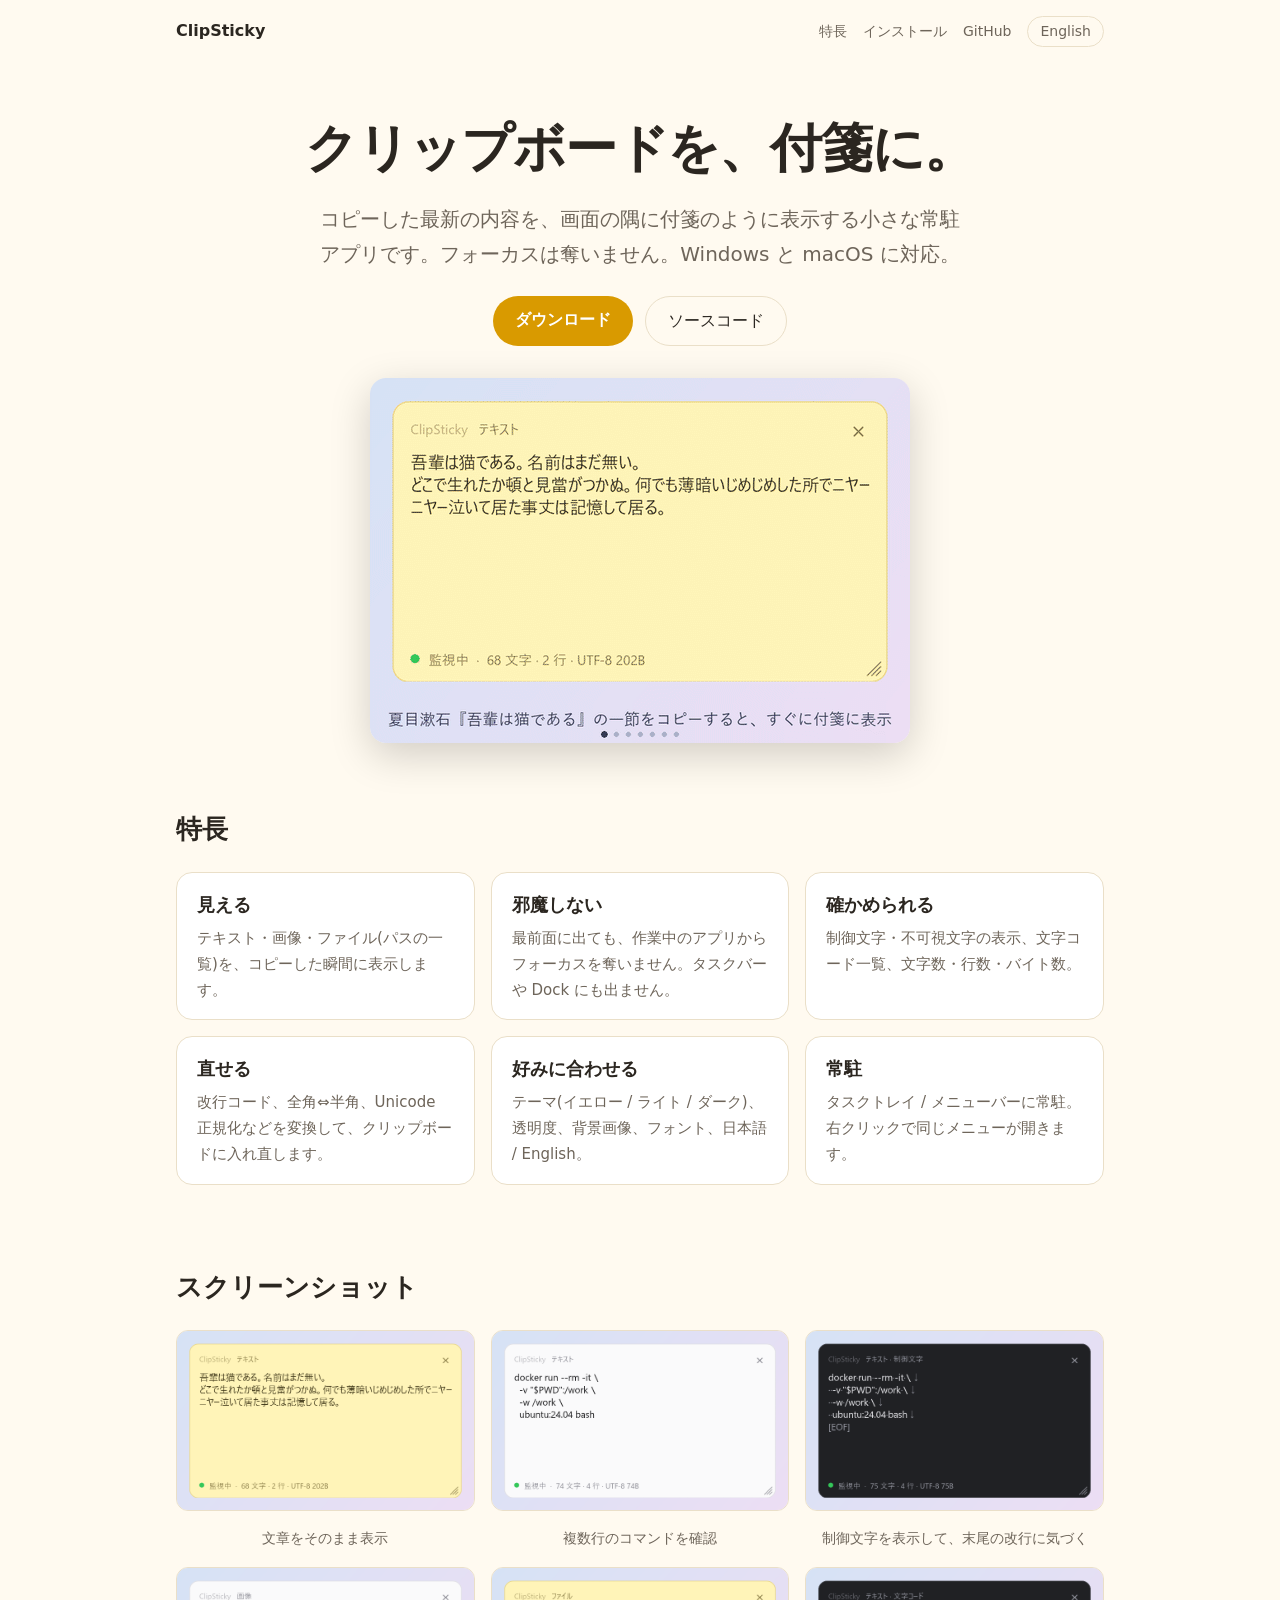
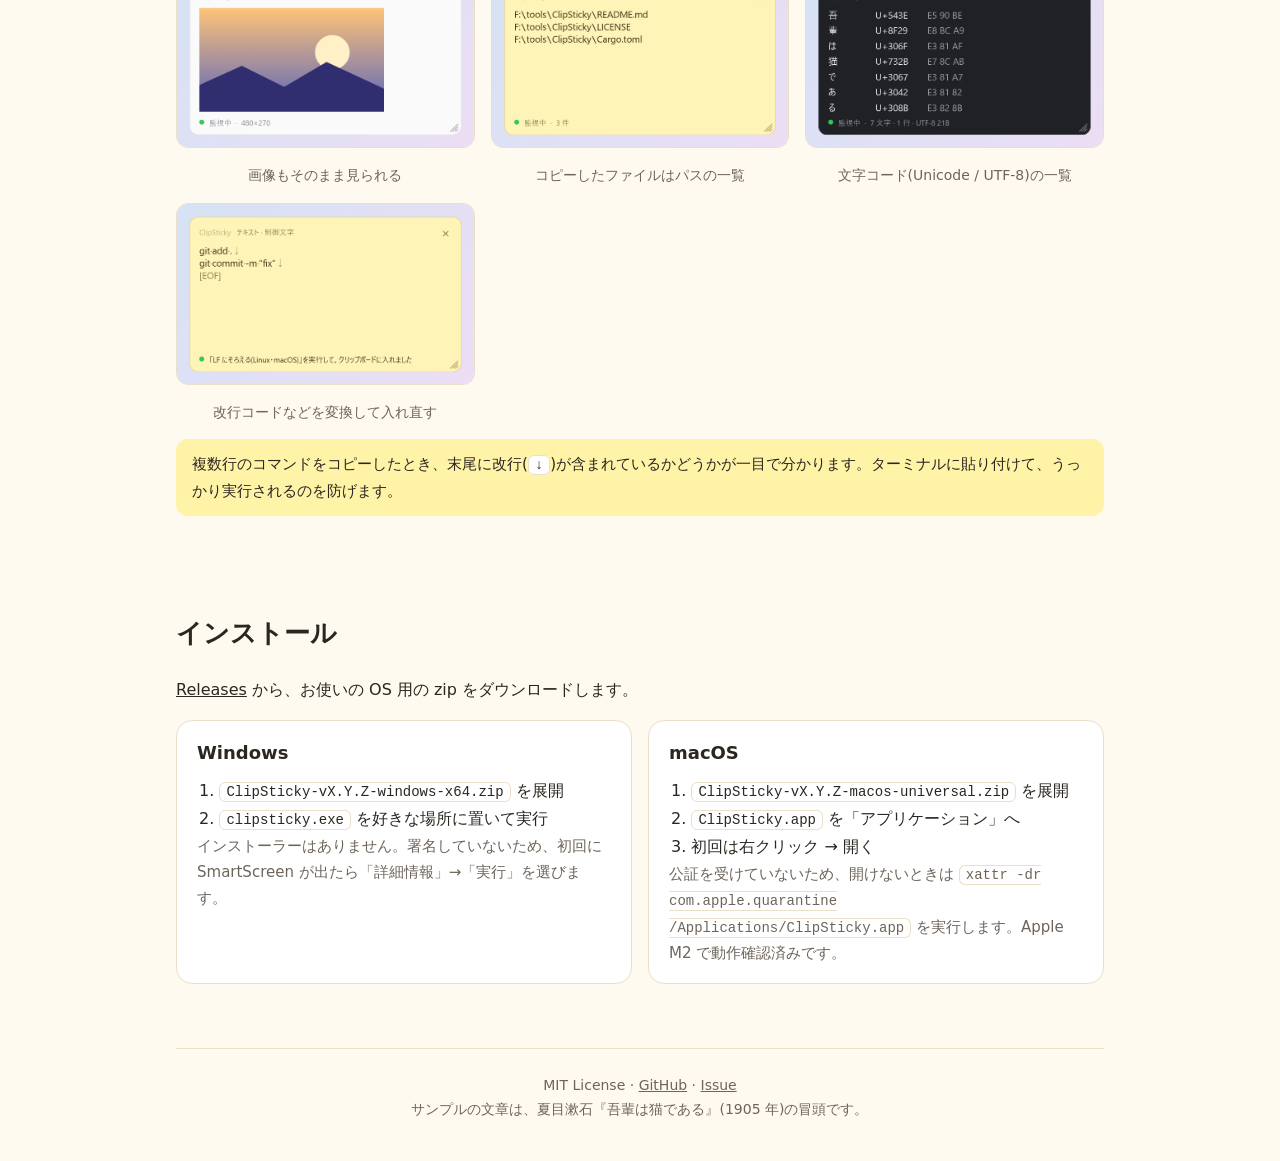
==== docs/index.html @ 487d05ed "GitHub Pages の紹介ページ(日本語 / English)を追加する docs/index.html(日本語)、docs/en/index.html(English)、docs/site.c" ====
<!doctype html>
<html lang="ja">
<head>
<meta charset="utf-8">
<meta name="viewport" content="width=device-width, initial-scale=1">
<title>ClipSticky - クリップボードを付箋のように表示</title>
<meta name="description" content="クリップボードの最新の内容を、画面の隅に付箋のように表示する小さな常駐アプリ。Windows / macOS 対応、MIT ライセンス。">
<meta property="og:title" content="ClipSticky">
<meta property="og:description" content="クリップボードの最新の内容を、画面の隅に付箋のように表示する小さな常駐アプリ。">
<meta property="og:image" content="https://equinox79.github.io/ClipSticky/images/scene-3.png">
<link rel="alternate" hreflang="en" href="https://equinox79.github.io/ClipSticky/en/">
<link rel="stylesheet" href="site.css">
</head>
<body>
<div class="wrap">
  <header class="top">
    <span>ClipSticky</span>
    <nav>
      <a href="#features">特長</a>
      <a href="#install">インストール</a>
      <a href="https://github.com/equinox79/ClipSticky">GitHub</a>
      <a class="lang" href="en/" hreflang="en">English</a>
    </nav>
  </header>

  <div class="hero">
    <h1>クリップボードを、付箋に。</h1>
    <p class="lead">コピーした最新の内容を、画面の隅に付箋のように表示する小さな常駐アプリです。フォーカスは奪いません。Windows と macOS に対応。</p>
    <div class="buttons">
      <a class="btn" href="https://github.com/equinox79/ClipSticky/releases/latest">ダウンロード</a>
      <a class="btn sub" href="https://github.com/equinox79/ClipSticky">ソースコード</a>
    </div>
    <img class="demo" src="images/demo.gif" alt="ClipSticky の動作: 文章・複数行のコマンド・画像・ファイル・文字コード・テキストの変換を付箋に表示">
  </div>

  <section id="features">
    <h2>特長</h2>
    <div class="features">
      <div class="card"><h3>見える</h3><p>テキスト・画像・ファイル(パスの一覧)を、コピーした瞬間に表示します。</p></div>
      <div class="card"><h3>邪魔しない</h3><p>最前面に出ても、作業中のアプリからフォーカスを奪いません。タスクバーや Dock にも出ません。</p></div>
      <div class="card"><h3>確かめられる</h3><p>制御文字・不可視文字の表示、文字コード一覧、文字数・行数・バイト数。</p></div>
      <div class="card"><h3>直せる</h3><p>改行コード、全角⇔半角、Unicode 正規化などを変換して、クリップボードに入れ直します。</p></div>
      <div class="card"><h3>好みに合わせる</h3><p>テーマ(イエロー / ライト / ダーク)、透明度、背景画像、フォント、日本語 / English。</p></div>
      <div class="card"><h3>常駐</h3><p>タスクトレイ / メニューバーに常駐。右クリックで同じメニューが開きます。</p></div>
    </div>
  </section>

  <section id="shots">
    <h2>スクリーンショット</h2>
    <div class="shots">
      <figure><img src="images/scene-1.png" alt="文章" loading="lazy"><figcaption>文章をそのまま表示</figcaption></figure>
      <figure><img src="images/scene-2.png" alt="複数行のコマンド" loading="lazy"><figcaption>複数行のコマンドを確認</figcaption></figure>
      <figure><img src="images/scene-3.png" alt="制御文字の表示" loading="lazy"><figcaption>制御文字を表示して、末尾の改行に気づく</figcaption></figure>
      <figure><img src="images/scene-4.png" alt="画像" loading="lazy"><figcaption>画像もそのまま見られる</figcaption></figure>
      <figure><img src="images/scene-5.png" alt="ファイルの一覧" loading="lazy"><figcaption>コピーしたファイルはパスの一覧</figcaption></figure>
      <figure><img src="images/scene-6.png" alt="文字コード一覧" loading="lazy"><figcaption>文字コード(Unicode / UTF-8)の一覧</figcaption></figure>
      <figure><img src="images/scene-7.png" alt="改行コードの変換" loading="lazy"><figcaption>改行コードなどを変換して入れ直す</figcaption></figure>
    </div>
    <p class="note">複数行のコマンドをコピーしたとき、末尾に改行(<code>↓</code>)が含まれているかどうかが一目で分かります。ターミナルに貼り付けて、うっかり実行されるのを防げます。</p>
  </section>

  <section id="install">
    <h2>インストール</h2>
    <p><a href="https://github.com/equinox79/ClipSticky/releases/latest">Releases</a> から、お使いの OS 用の zip をダウンロードします。</p>
    <div class="cols">
      <div class="card">
        <h3>Windows</h3>
        <ol>
          <li><code>ClipSticky-vX.Y.Z-windows-x64.zip</code> を展開</li>
          <li><code>clipsticky.exe</code> を好きな場所に置いて実行</li>
        </ol>
        <p>インストーラーはありません。署名していないため、初回に SmartScreen が出たら「詳細情報」→「実行」を選びます。</p>
      </div>
      <div class="card">
        <h3>macOS</h3>
        <ol>
          <li><code>ClipSticky-vX.Y.Z-macos-universal.zip</code> を展開</li>
          <li><code>ClipSticky.app</code> を「アプリケーション」へ</li>
          <li>初回は右クリック → 開く</li>
        </ol>
        <p>公証を受けていないため、開けないときは <code>xattr -dr com.apple.quarantine /Applications/ClipSticky.app</code> を実行します。Apple M2 で動作確認済みです。</p>
      </div>
    </div>
  </section>

  <footer>
    MIT License · <a href="https://github.com/equinox79/ClipSticky">GitHub</a> · <a href="https://github.com/equinox79/ClipSticky/issues">Issue</a><br>
    サンプルの文章は、夏目漱石『吾輩は猫である』(1905 年)の冒頭です。
  </footer>
</div>
</body>
</html>
---- docs/site.css ----
:root {
  --bg: #fffaf0;
  --fg: #2b2620;
  --muted: #6e655a;
  --card: #ffffff;
  --line: #eadfc8;
  --accent: #d99a00;
  --accent-fg: #ffffff;
  --note: #fff3a8;
}
@media (prefers-color-scheme: dark) {
  :root {
    --bg: #1c1a17;
    --fg: #efe9dc;
    --muted: #a39a8b;
    --card: #26231f;
    --line: #3a352e;
    --accent: #f0b429;
    --accent-fg: #1c1a17;
    --note: #3a3418;
  }
}
* { box-sizing: border-box; }
html { scroll-behavior: smooth; }
body {
  margin: 0;
  background: var(--bg);
  color: var(--fg);
  font: 16px/1.75 system-ui, -apple-system, "Segoe UI", "Hiragino Sans", "Yu Gothic UI", sans-serif;
}
a { color: inherit; }
.wrap { max-width: 960px; margin: 0 auto; padding: 0 16px; }
header.top {
  display: flex; justify-content: space-between; align-items: center;
  padding: 16px 0; font-weight: 700;
}
header.top nav { display: flex; gap: 16px; align-items: center; font-weight: 400; font-size: 14px; }
header.top nav a { text-decoration: none; color: var(--muted); }
header.top nav a:hover { color: var(--fg); }
.lang { border: 1px solid var(--line); border-radius: 999px; padding: 2px 12px; }
.hero { text-align: center; padding: 40px 0 24px; }
.hero h1 { font-size: clamp(32px, 7vw, 52px); margin: 0 0 8px; letter-spacing: -0.02em; }
.hero p.lead { font-size: clamp(16px, 2.6vw, 20px); color: var(--muted); margin: 0 auto 24px; max-width: 640px; }
.buttons { display: flex; gap: 12px; justify-content: center; flex-wrap: wrap; margin-bottom: 32px; }
.btn {
  display: inline-block; padding: 10px 22px; border-radius: 999px; text-decoration: none;
  background: var(--accent); color: var(--accent-fg); font-weight: 700;
}
.btn.sub { background: transparent; color: var(--fg); border: 1px solid var(--line); font-weight: 400; }
.demo { display: block; margin: 0 auto; width: min(100%, 540px); height: auto; border-radius: 16px; box-shadow: 0 12px 40px rgba(0, 0, 0, 0.18); }
section { padding: 40px 0; }
section h2 { font-size: 26px; margin: 0 0 20px; }
.features { display: grid; grid-template-columns: repeat(auto-fit, minmax(260px, 1fr)); gap: 16px; }
.card { background: var(--card); border: 1px solid var(--line); border-radius: 16px; padding: 16px 20px; }
.card h3 { margin: 0 0 4px; font-size: 18px; }
.card p { margin: 0; color: var(--muted); font-size: 15px; }
.shots { display: grid; grid-template-columns: repeat(auto-fit, minmax(260px, 1fr)); gap: 16px; }
.shots figure { margin: 0; text-align: center; }
.shots img { width: 100%; height: auto; border-radius: 12px; border: 1px solid var(--line); }
.shots figcaption { font-size: 14px; color: var(--muted); margin-top: 6px; }
.note { background: var(--note); border-radius: 12px; padding: 12px 16px; font-size: 15px; }
code, pre { font-family: ui-monospace, "SFMono-Regular", Consolas, monospace; font-size: 14px; }
code { background: var(--card); border: 1px solid var(--line); border-radius: 6px; padding: 1px 6px; }
pre { background: var(--card); border: 1px solid var(--line); border-radius: 12px; padding: 12px 16px; overflow-x: auto; }
pre code { border: 0; padding: 0; background: none; }
.cols { display: grid; grid-template-columns: repeat(auto-fit, minmax(280px, 1fr)); gap: 16px; }
ol { padding-left: 1.4em; margin: 8px 0 0; }
footer { border-top: 1px solid var(--line); margin-top: 24px; padding: 24px 0 40px; color: var(--muted); font-size: 14px; text-align: center; }
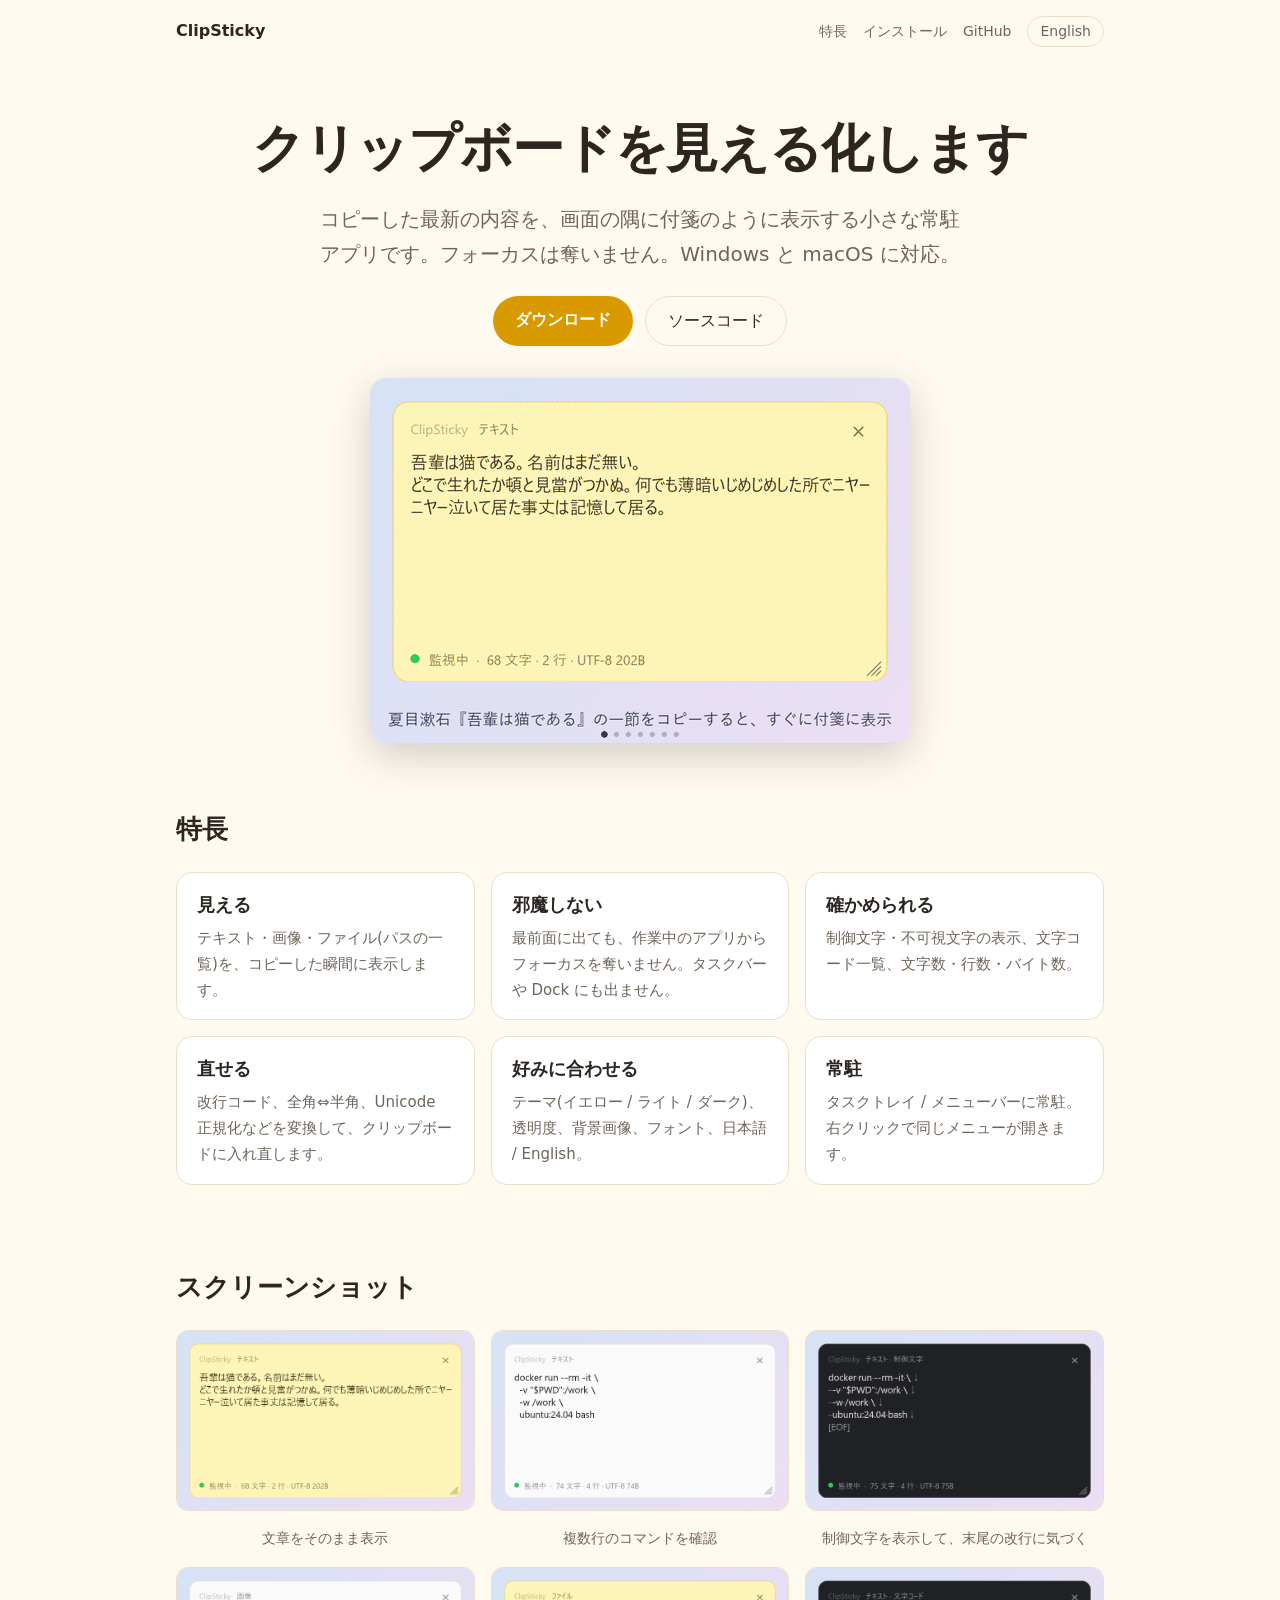
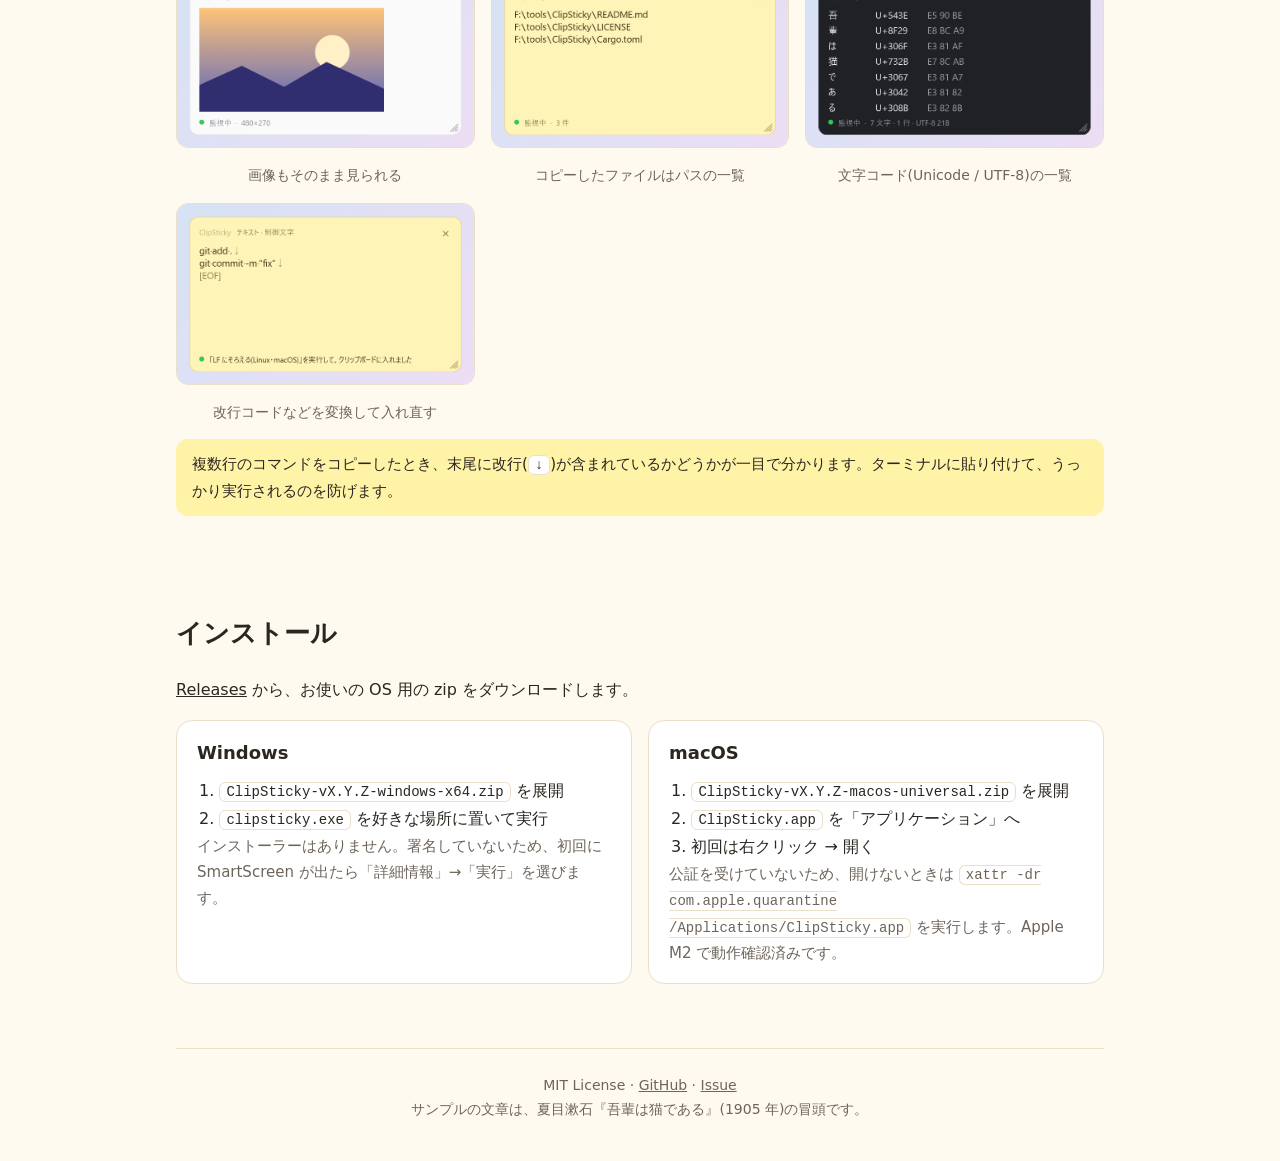
==== commit 470cfaab: "紹介ページのキャッチコピーを「クリップボードを見える化します」にする" ====
--- a/docs/index.html
+++ b/docs/index.html
@@ -24,7 +24,7 @@
   </header>
 
   <div class="hero">
-    <h1>クリップボードを、付箋に。</h1>
+    <h1>クリップボードを見える化します</h1>
     <p class="lead">コピーした最新の内容を、画面の隅に付箋のように表示する小さな常駐アプリです。フォーカスは奪いません。Windows と macOS に対応。</p>
     <div class="buttons">
       <a class="btn" href="https://github.com/equinox79/ClipSticky/releases/latest">ダウンロード</a>
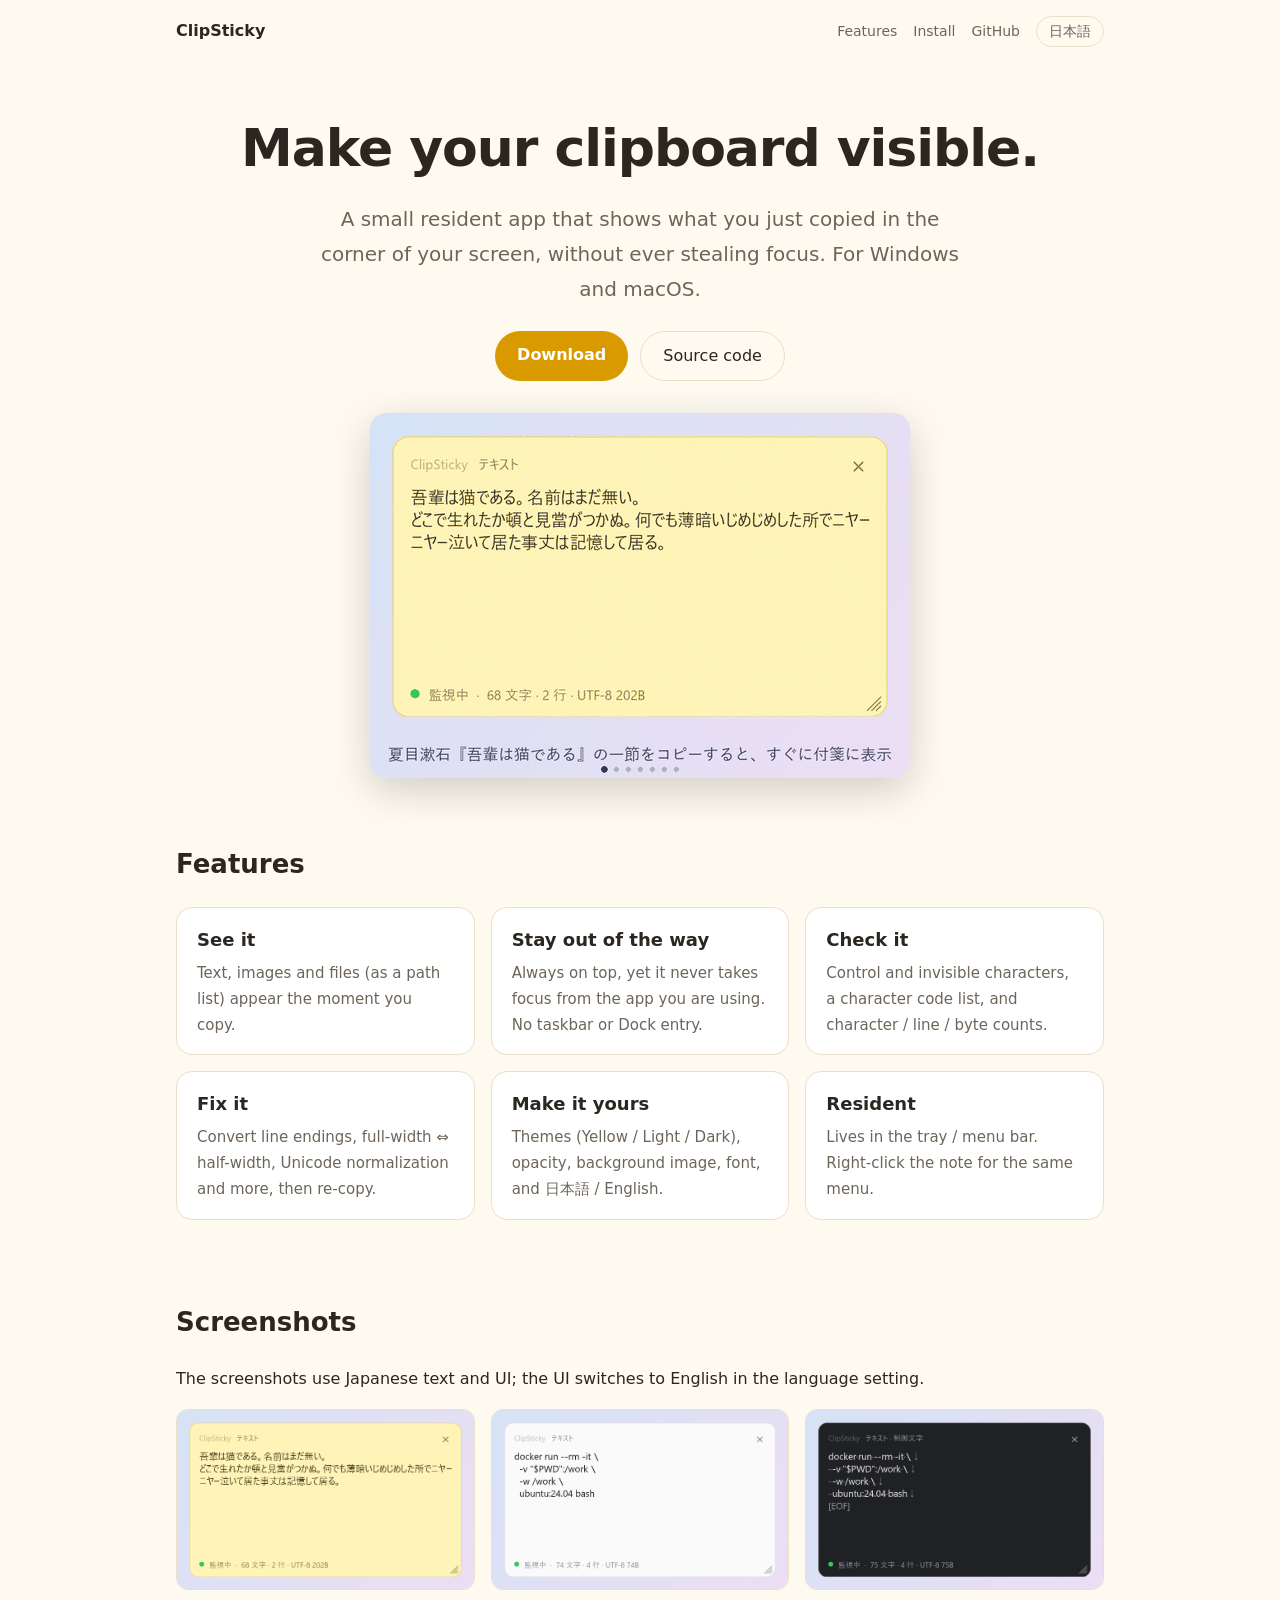
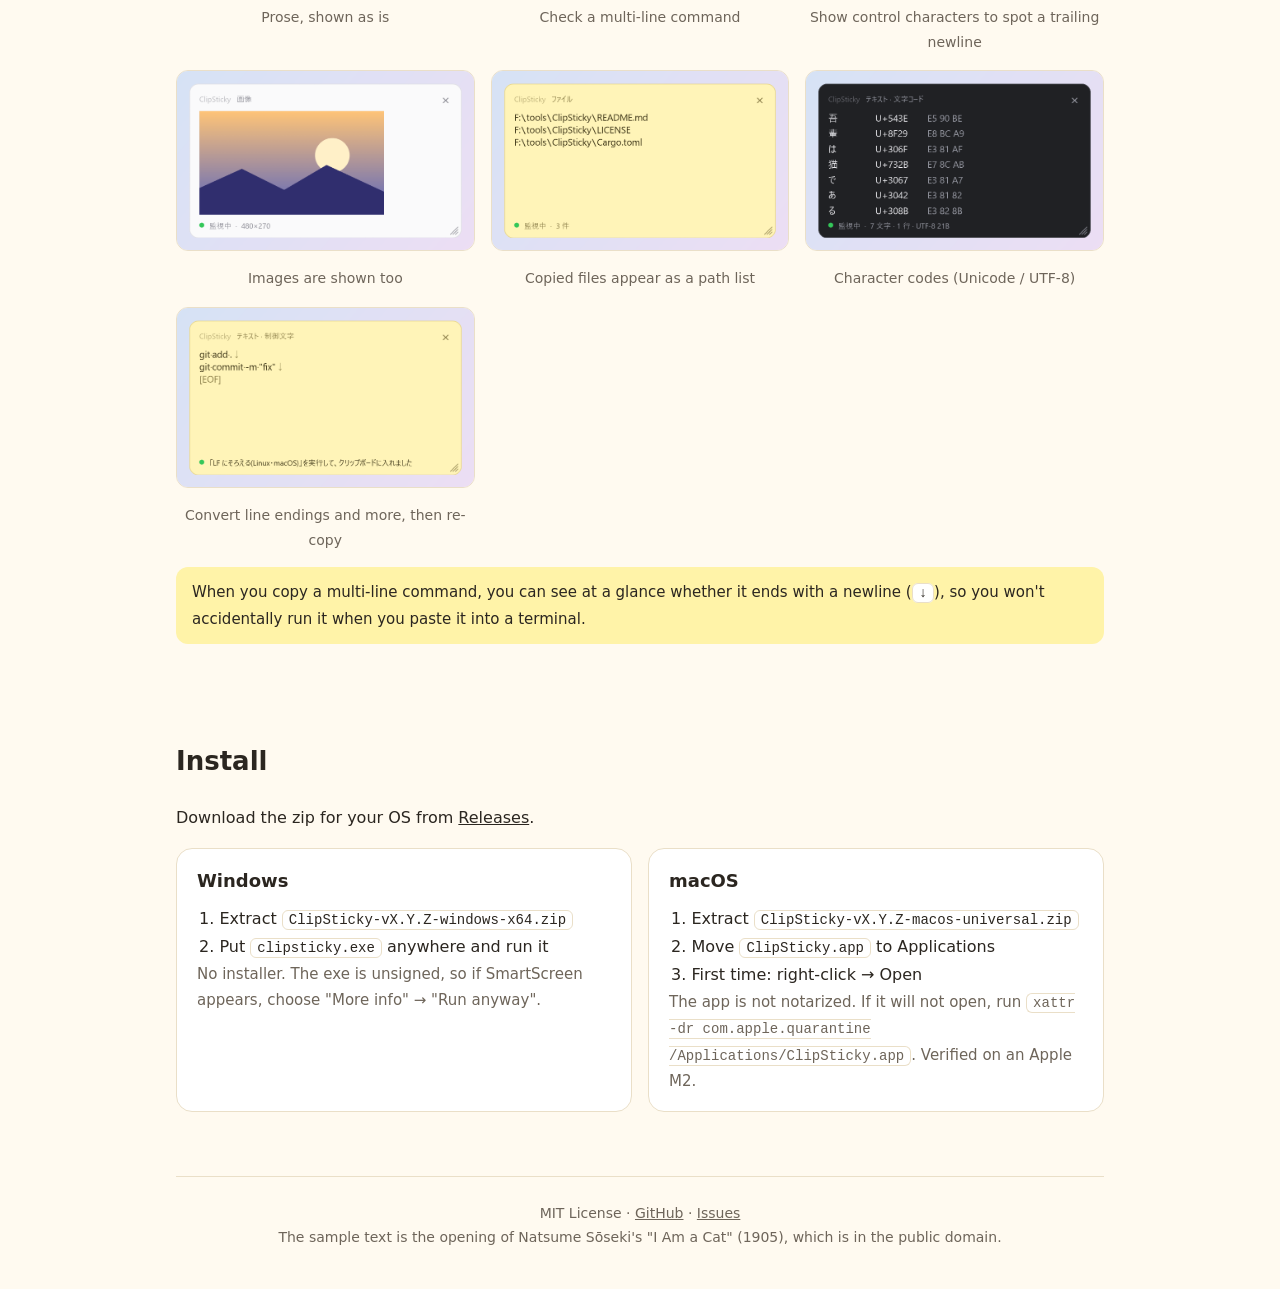
==== commit c0b9ba37: "紹介ページ: 言語の選択を覚え、初回はブラウザの言語に合わせる 右上の言語リンクで選んだ言語を localStorage に保存し、次からその言語のページを開く。選んでいないときは、ブラウザの言語(日" ====
--- a/docs/index.html
+++ b/docs/index.html
@@ -10,7 +10,19 @@
 <meta property="og:image" content="https://equinox79.github.io/ClipSticky/images/scene-3.png">
 <link rel="alternate" hreflang="en" href="https://equinox79.github.io/ClipSticky/en/">
 <link rel="stylesheet" href="site.css">
-</head>
+<script>
+// 言語の切り替え: 選んだ言語を覚え、初回はブラウザの言語に合わせる / Remember the choice; first visit follows the browser language
+(function () {
+  var KEY = 'clipsticky-lang', here = 'ja', stored = null;
+  try { stored = localStorage.getItem(KEY); } catch (e) {}
+  document.addEventListener('click', function (e) {
+    var a = e.target.closest && e.target.closest('a.lang');
+    if (a) { try { localStorage.setItem(KEY, a.hreflang); } catch (e2) {} }
+  });
+  var want = stored || ((navigator.language || 'en').slice(0, 2) === 'ja' ? 'ja' : 'en');
+  if (want !== here && !location.hash) location.replace('en/');
+})();
+</script></head>
 <body>
 <div class="wrap">
   <header class="top">
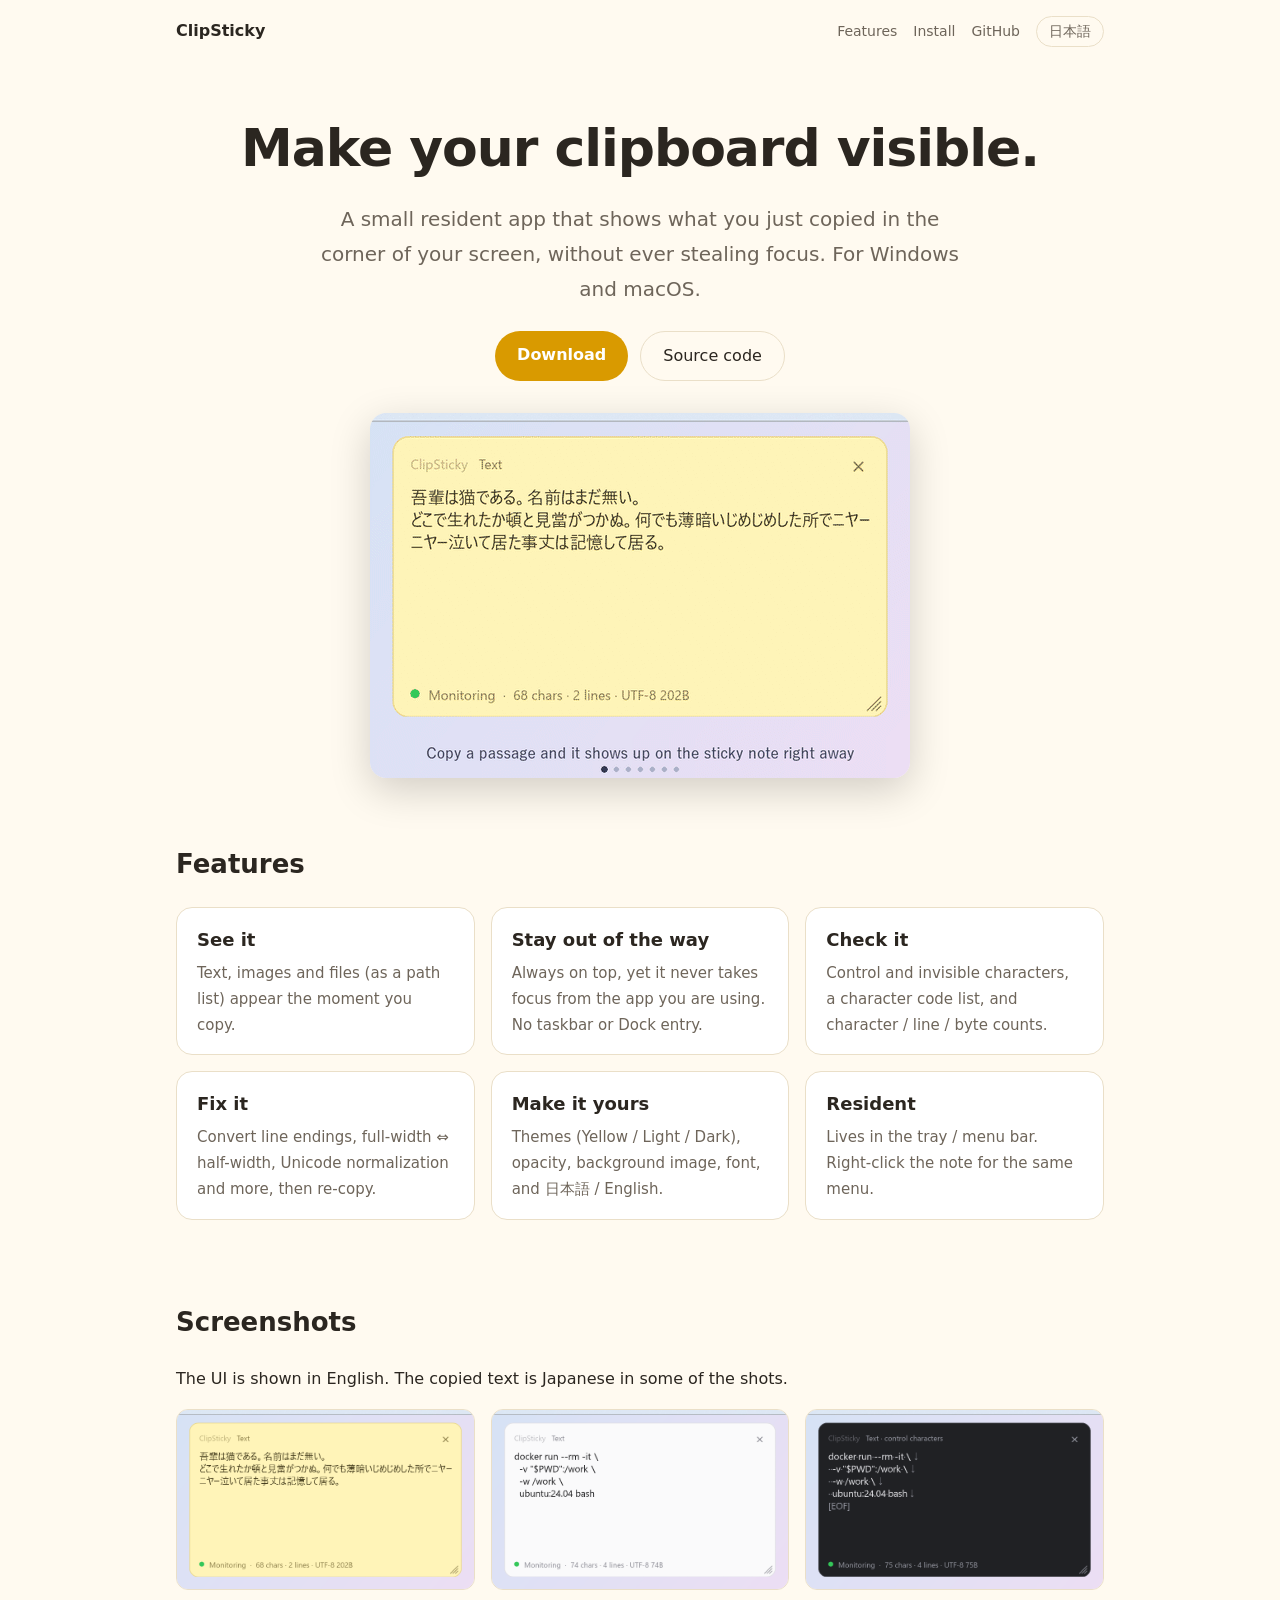
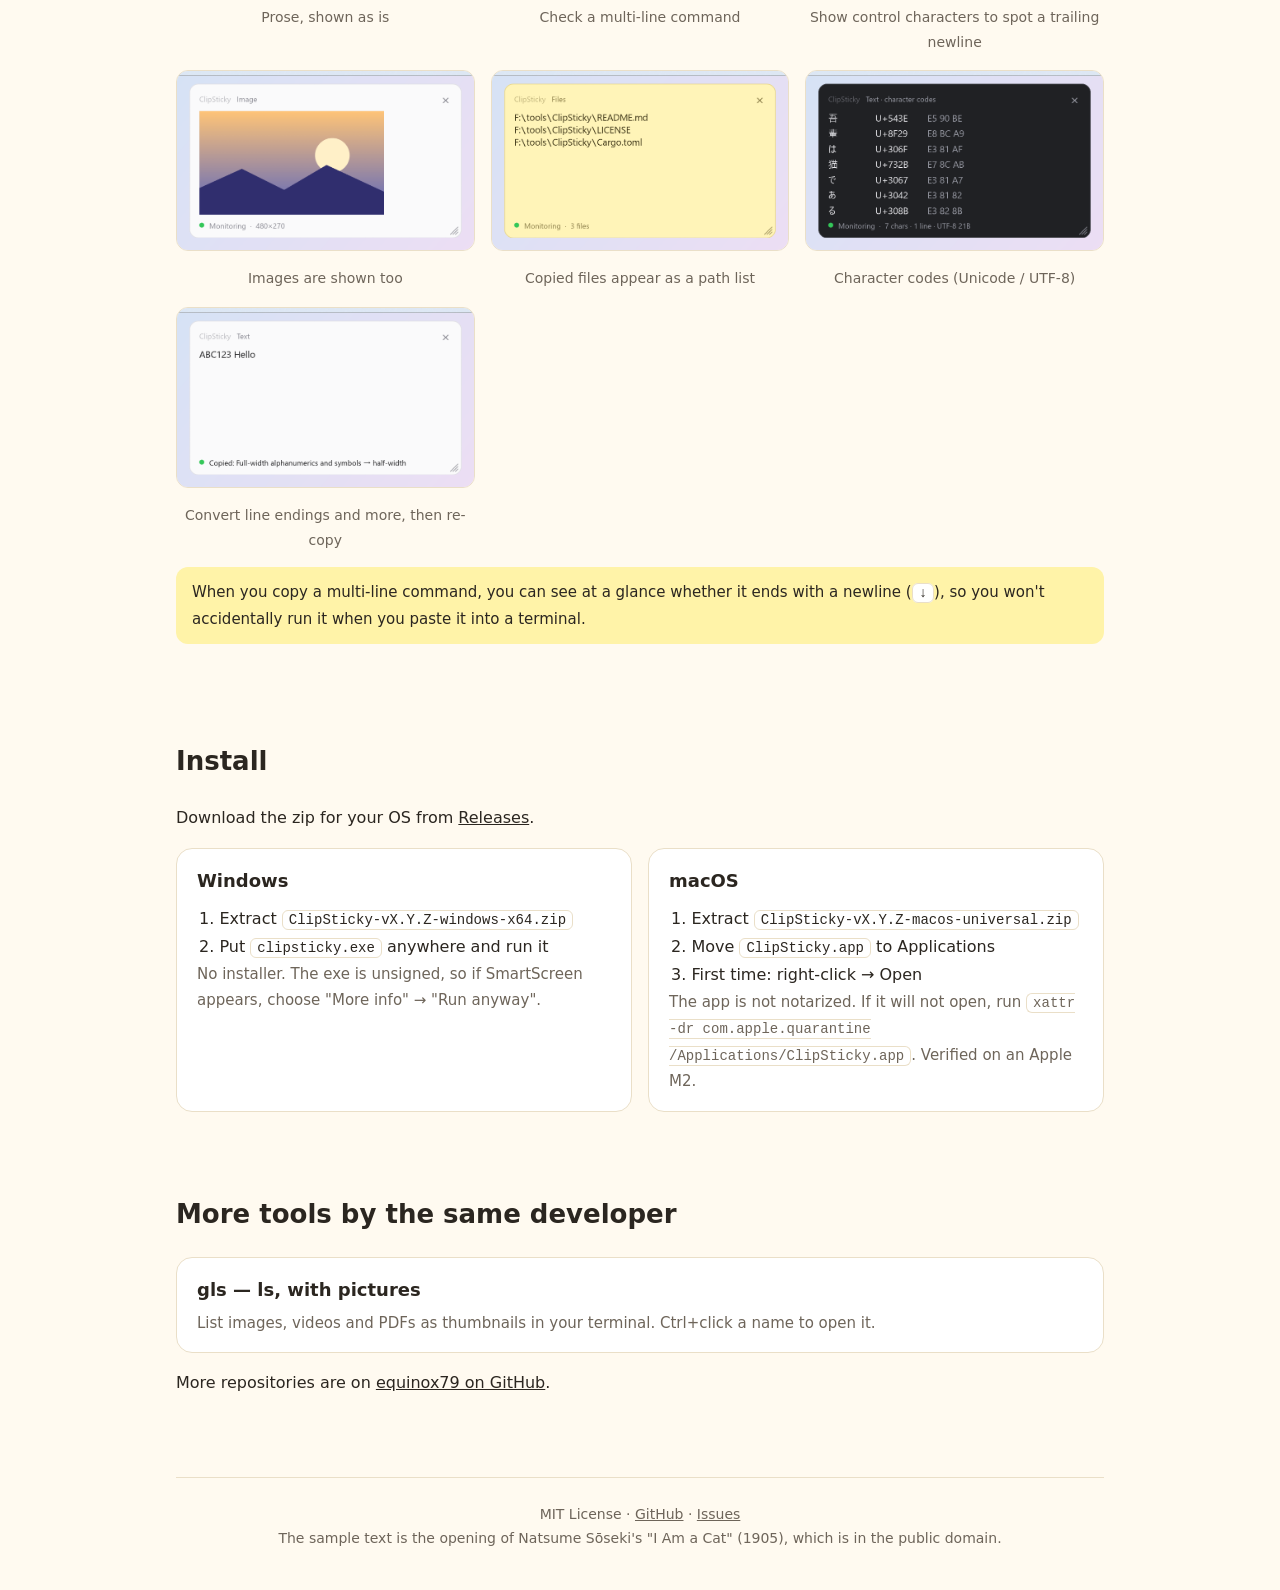
==== commit 169a29c0: "紹介ページに「同じ開発者のツール」(gls)を追加する" ====
--- a/docs/index.html
+++ b/docs/index.html
@@ -95,6 +95,17 @@
     </div>
   </section>
 
+  <section id="more">
+    <h2>同じ開発者のツール</h2>
+    <div class="features">
+      <a class="card" href="https://equinox79.github.io/gls/" style="text-decoration:none;color:inherit">
+        <h3>gls — 絵が見える ls</h3>
+        <p>画像・動画・PDF・RAW をサムネイルで一覧表示する、ターミナル用のツール。名前を Ctrl+クリックで開けます。</p>
+      </a>
+    </div>
+    <p style="margin-top:16px"><a href="https://github.com/equinox79">GitHub の equinox79</a> で、ほかのリポジトリも見られます。</p>
+  </section>
+
   <footer>
     MIT License · <a href="https://github.com/equinox79/ClipSticky">GitHub</a> · <a href="https://github.com/equinox79/ClipSticky/issues">Issue</a><br>
     サンプルの文章は、夏目漱石『吾輩は猫である』(1905 年)の冒頭です。
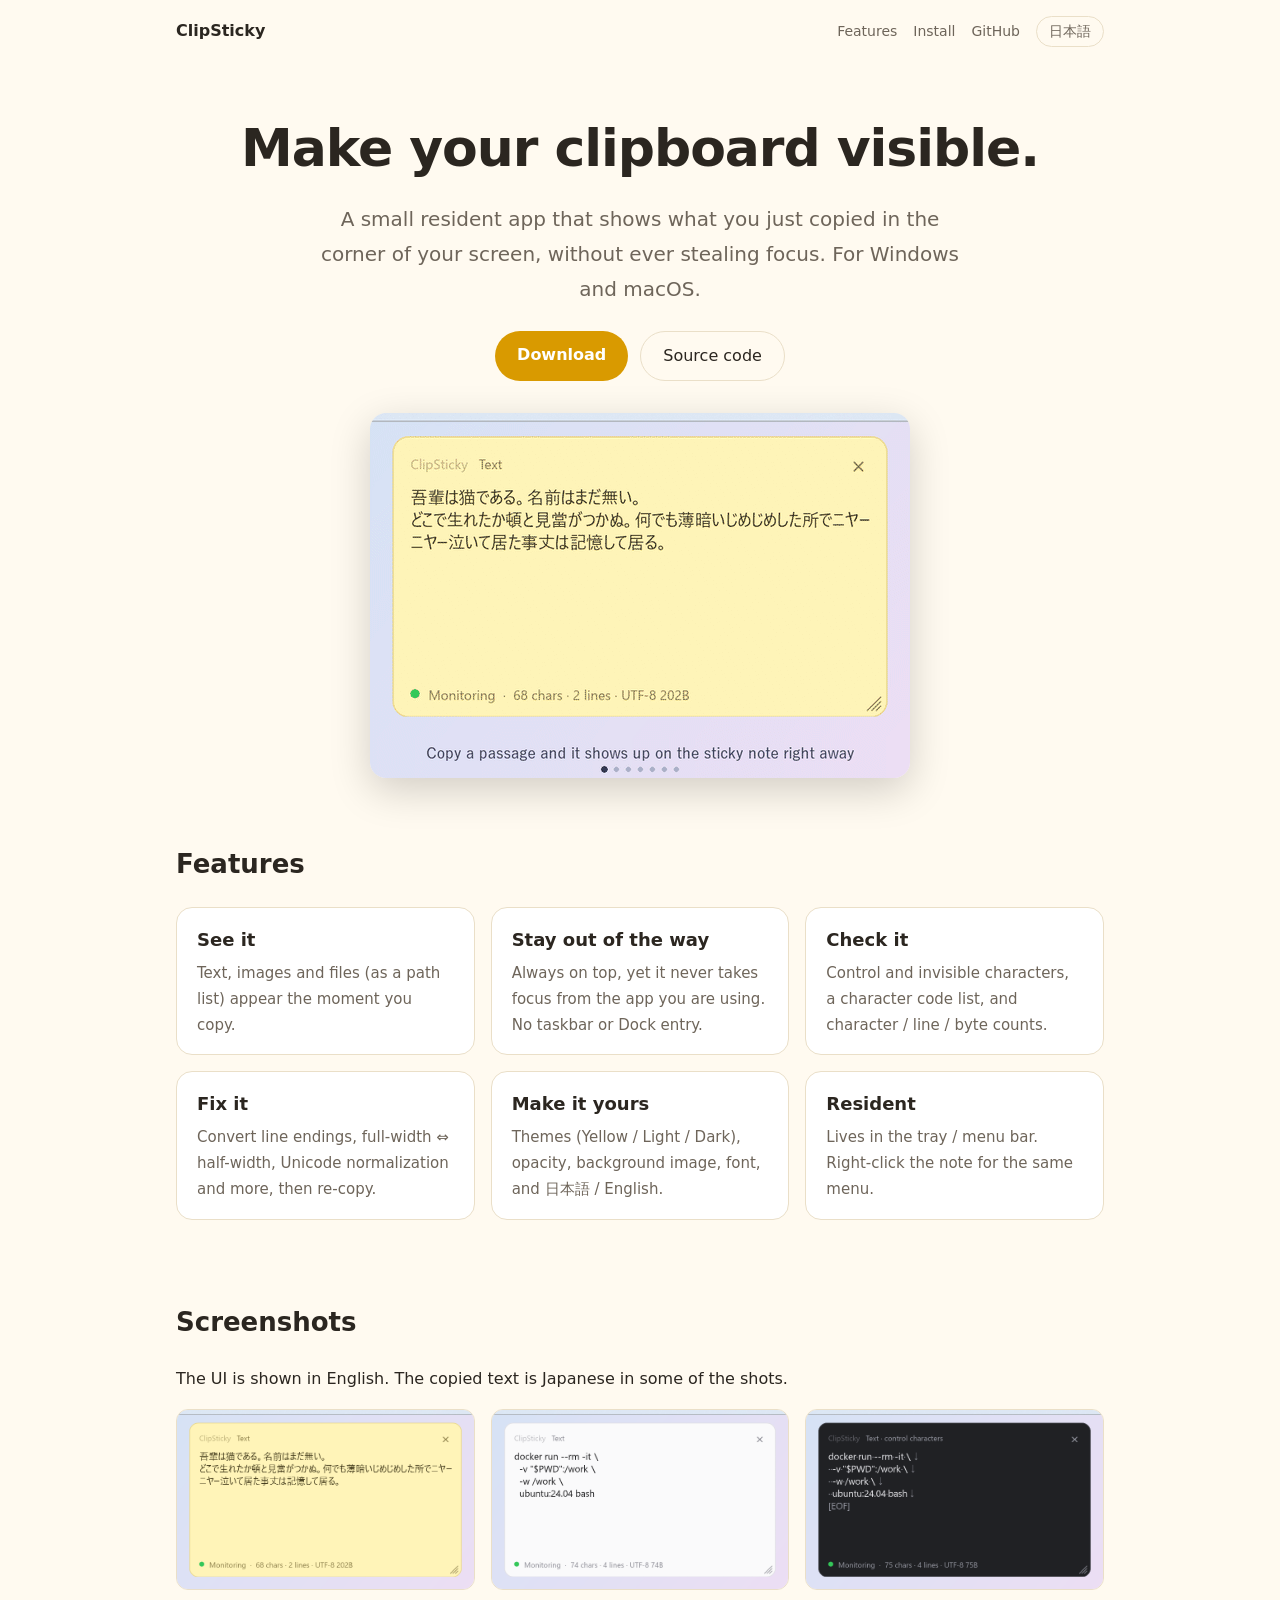
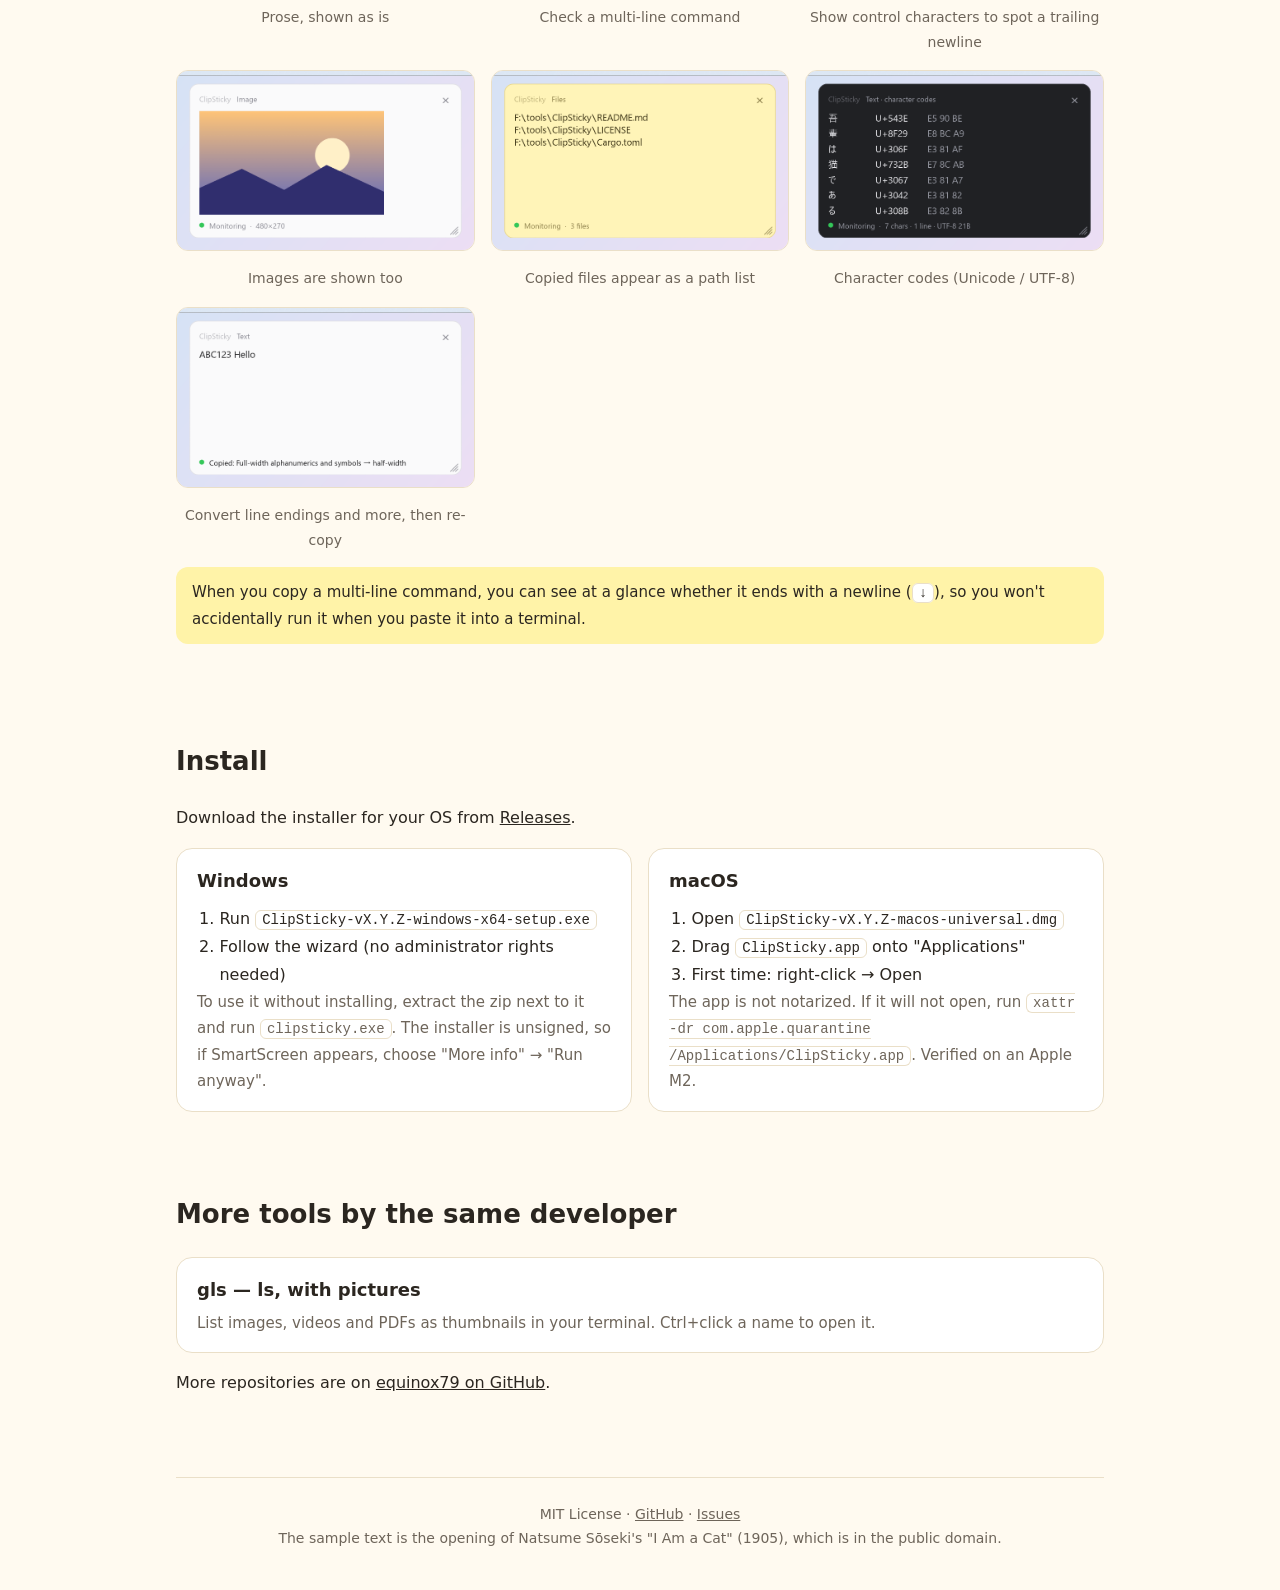
==== commit d2de1f0b: "インストーラー形式の配布を標準にする(Windows: Inno Setup、macOS: dmg) - Windows: packaging/windows/clipsticky.iss と bui" ====
--- a/docs/index.html
+++ b/docs/index.html
@@ -73,21 +73,21 @@
 
   <section id="install">
     <h2>インストール</h2>
-    <p><a href="https://github.com/equinox79/ClipSticky/releases/latest">Releases</a> から、お使いの OS 用の zip をダウンロードします。</p>
+    <p><a href="https://github.com/equinox79/ClipSticky/releases/latest">Releases</a> から、お使いの OS 用のインストーラーをダウンロードします。</p>
     <div class="cols">
       <div class="card">
         <h3>Windows</h3>
         <ol>
-          <li><code>ClipSticky-vX.Y.Z-windows-x64.zip</code> を展開</li>
-          <li><code>clipsticky.exe</code> を好きな場所に置いて実行</li>
+          <li><code>ClipSticky-vX.Y.Z-windows-x64-setup.exe</code> を実行</li>
+          <li>画面の案内に従う(管理者権限は不要)</li>
         </ol>
-        <p>インストーラーはありません。署名していないため、初回に SmartScreen が出たら「詳細情報」→「実行」を選びます。</p>
+        <p>インストールせずに使うなら、同じ場所の zip を展開して <code>clipsticky.exe</code> を実行します。署名していないため、初回に SmartScreen が出たら「詳細情報」→「実行」を選びます。</p>
       </div>
       <div class="card">
         <h3>macOS</h3>
         <ol>
-          <li><code>ClipSticky-vX.Y.Z-macos-universal.zip</code> を展開</li>
-          <li><code>ClipSticky.app</code> を「アプリケーション」へ</li>
+          <li><code>ClipSticky-vX.Y.Z-macos-universal.dmg</code> を開く</li>
+          <li><code>ClipSticky.app</code> を「Applications」へドラッグ</li>
           <li>初回は右クリック → 開く</li>
         </ol>
         <p>公証を受けていないため、開けないときは <code>xattr -dr com.apple.quarantine /Applications/ClipSticky.app</code> を実行します。Apple M2 で動作確認済みです。</p>
